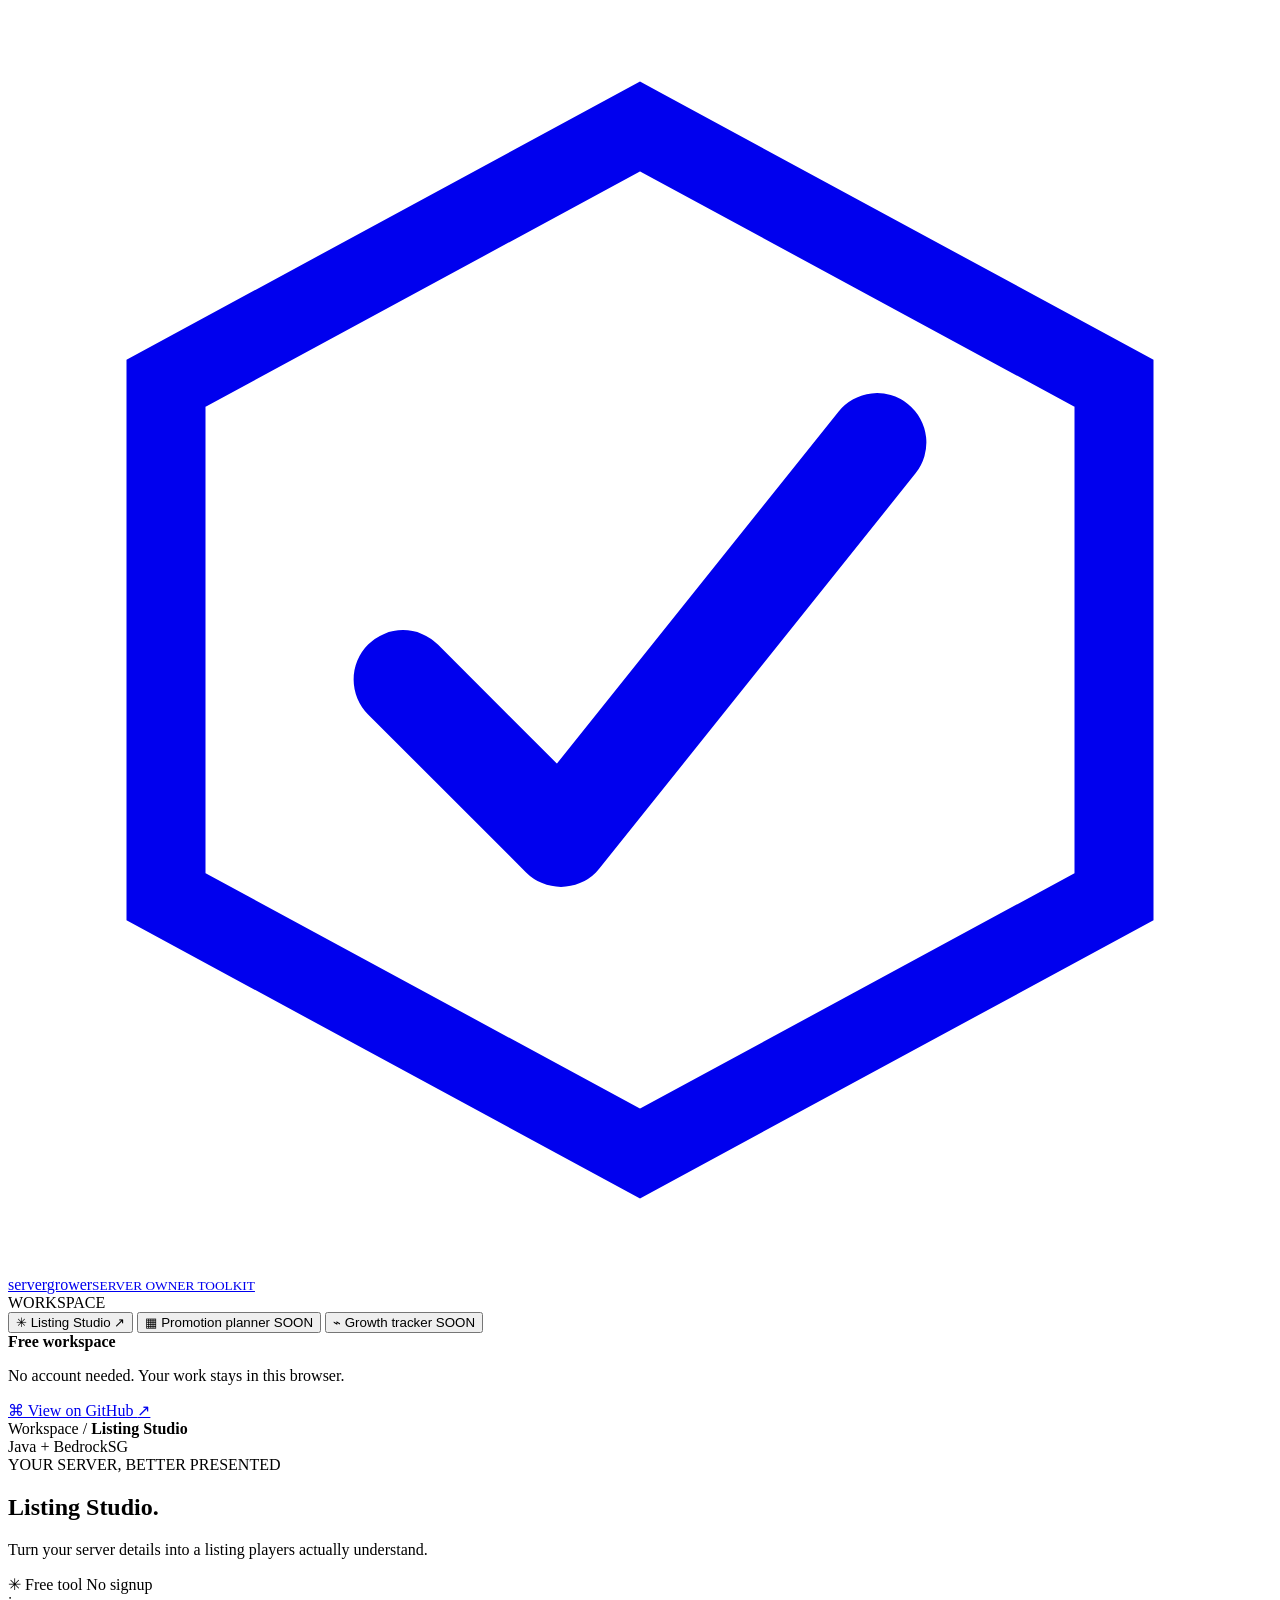
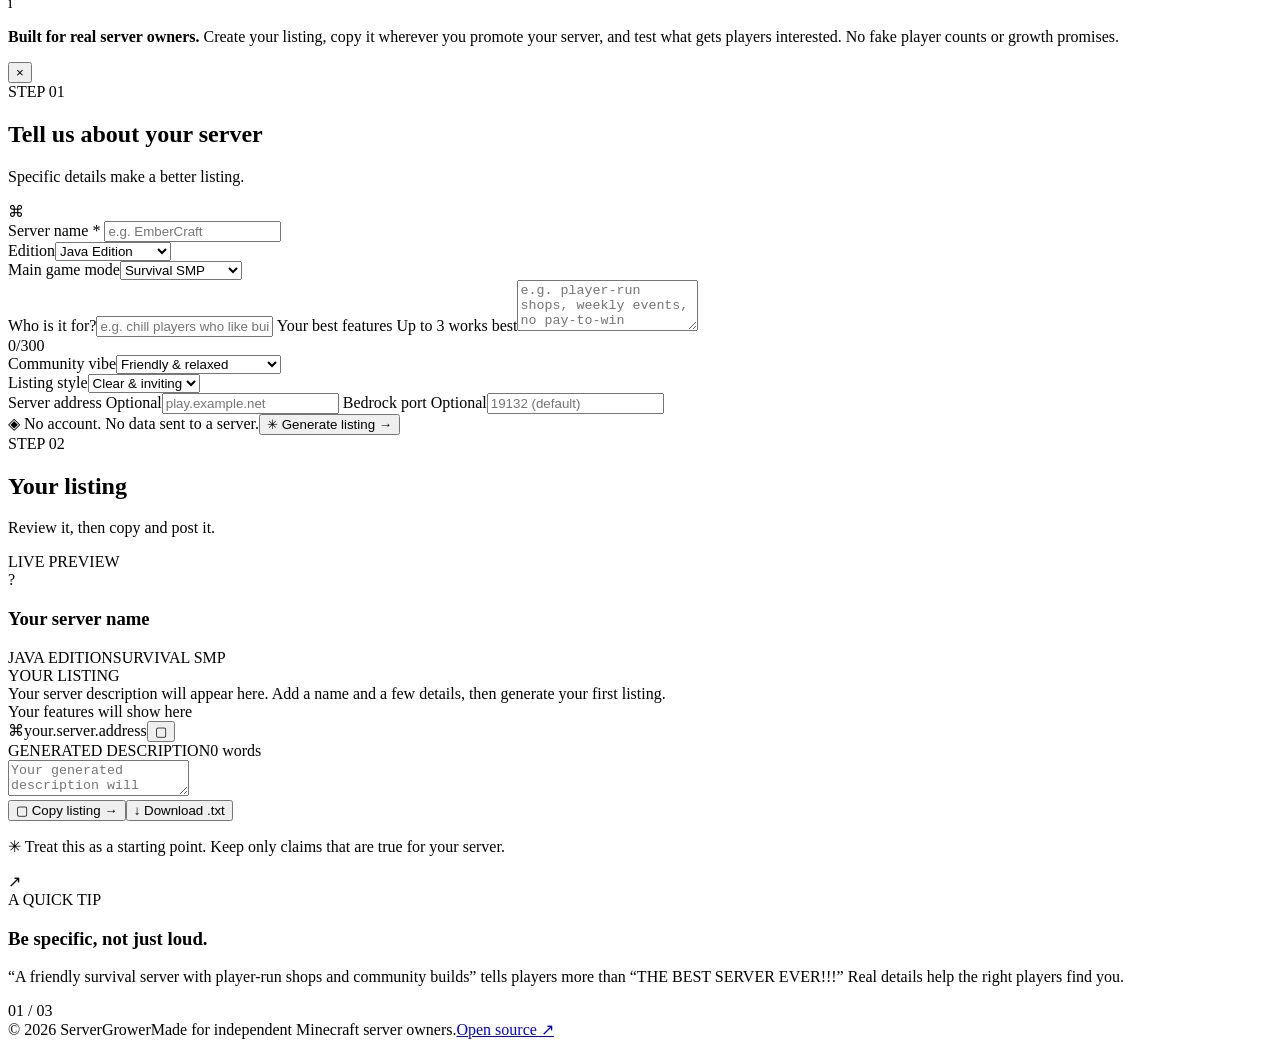
==== index.html @ 7eabf778 "Build ServerGrower Listing Studio" ====
<!doctype html>
<html lang="en">
<head>
  <meta charset="utf-8">
  <meta name="viewport" content="width=device-width, initial-scale=1">
  <meta name="theme-color" content="#0b0d12">
  <meta name="description" content="Create better Minecraft server listings in minutes. ServerGrower helps Java and Bedrock server owners write clearer, more compelling listings.">
  <title>Listing Studio — ServerGrower</title>
  <link rel="preconnect" href="https://fonts.googleapis.com">
  <link rel="preconnect" href="https://fonts.gstatic.com" crossorigin>
  <link href="https://fonts.googleapis.com/css2?family=DM+Sans:wght@400;500;600;700&family=Space+Grotesk:wght@400;500;600;700&display=swap" rel="stylesheet">
  <link rel="stylesheet" href="styles.css">
</head>
<body>
  <div class="app-shell">
    <aside class="sidebar">
      <a class="brand" href="#" aria-label="ServerGrower home">
        <span class="brand-mark"><svg viewBox="0 0 32 32" aria-hidden="true"><path d="M16 3 28 9.5v13L16 29 4 22.5v-13L16 3Z" fill="none" stroke="currentColor" stroke-width="2"/><path d="m10 17 4 4 8-10" fill="none" stroke="currentColor" stroke-width="2.5" stroke-linecap="round" stroke-linejoin="round"/></svg></span>
        <span>server<span class="brand-accent">grower</span><small>SERVER OWNER TOOLKIT</small></span>
      </a>
      <div class="side-label">WORKSPACE</div>
      <button class="nav-item active" data-view="studio"><span class="nav-icon">✳</span> Listing Studio <span class="nav-arrow">↗</span></button>
      <button class="nav-item" data-view="planner"><span class="nav-icon">▦</span> Promotion planner <span class="soon">SOON</span></button>
      <button class="nav-item" data-view="tracker"><span class="nav-icon">⌁</span> Growth tracker <span class="soon">SOON</span></button>
      <div class="sidebar-bottom">
        <div class="free-card"><span class="free-dot"></span><div><strong>Free workspace</strong><p>No account needed. Your work stays in this browser.</p></div></div>
        <a class="github-link" href="https://github.com/yazoniplay/server-grower" target="_blank" rel="noreferrer"><span>⌘</span> View on GitHub <span>↗</span></a>
      </div>
    </aside>

    <main class="main-content">
      <header class="topbar"><div class="breadcrumb">Workspace <span>/</span> <strong>Listing Studio</strong></div><div class="topbar-right"><span class="status-dot"></span> <span>Java + Bedrock</span><span class="avatar">SG</span></div></header>
      <section class="page-heading">
        <div><div class="eyebrow"><span class="eyebrow-line"></span> YOUR SERVER, BETTER PRESENTED</div><h1>Listing <span>Studio.</span></h1><p class="subtitle">Turn your server details into a listing players actually understand.</p></div>
        <div class="heading-chip"><span class="sparkle">✳</span> Free tool <span class="chip-divider"></span> No signup</div>
      </section>

      <div class="notice"><span class="notice-icon">i</span><p><strong>Built for real server owners.</strong> Create your listing, copy it wherever you promote your server, and test what gets players interested. No fake player counts or growth promises.</p><button id="dismissNotice" aria-label="Dismiss notice">×</button></div>

      <div class="workspace-grid" id="studioView">
        <section class="panel form-panel">
          <div class="panel-heading"><div><span class="step-label">STEP 01</span><h2>Tell us about your server</h2><p>Specific details make a better listing.</p></div><span class="panel-icon">⌘</span></div>
          <form id="listingForm">
            <label for="serverName">Server name <span class="required">*</span></label>
            <input id="serverName" name="serverName" maxlength="40" placeholder="e.g. EmberCraft" required value="">
            <div class="field-row"><div class="field-group"><label for="edition">Edition</label><select id="edition" name="edition"><option value="Java">Java Edition</option><option value="Bedrock">Bedrock Edition</option><option value="Java & Bedrock">Java + Bedrock</option></select></div><div class="field-group"><label for="gamemode">Main game mode</label><select id="gamemode" name="gamemode"><option>Survival SMP</option><option>Vanilla</option><option>Modded Survival</option><option>Skyblock</option><option>BedWars</option><option>Factions</option><option>Creative</option><option>Minigames</option><option>Roleplay</option><option>Other</option></select></div></div>
            <label for="audience">Who is it for?</label><input id="audience" name="audience" maxlength="100" placeholder="e.g. chill players who like building together">
            <label for="features">Your best features <span class="label-hint">Up to 3 works best</span></label><textarea id="features" name="features" rows="3" maxlength="300" placeholder="e.g. player-run shops, weekly events, no pay-to-win"></textarea><div class="char-count"><span id="featureCount">0</span>/300</div>
            <div class="field-row"><div class="field-group"><label for="community">Community vibe</label><select id="community" name="community"><option>Friendly & relaxed</option><option>Competitive</option><option>Creative & collaborative</option><option>Adventure & exploration</option><option>Fast-paced</option></select></div><div class="field-group"><label for="tone">Listing style</label><select id="tone" name="tone"><option value="balanced">Clear & inviting</option><option value="energetic">Energetic</option><option value="minimal">Minimal</option></select></div></div>
            <label for="address">Server address <span class="optional">Optional</span></label><input id="address" name="address" maxlength="100" placeholder="play.example.net">
            <label for="port">Bedrock port <span class="optional">Optional</span></label><input id="port" name="port" inputmode="numeric" maxlength="5" placeholder="19132 (default)">
            <div class="form-footer"><span class="privacy-note"><span>◈</span> No account. No data sent to a server.</span><button type="submit" class="primary-button"><span>✳</span> Generate listing <span class="button-arrow">→</span></button></div>
          </form>
        </section>

        <section class="panel output-panel">
          <div class="panel-heading output-heading"><div><span class="step-label">STEP 02</span><h2>Your listing</h2><p>Review it, then copy and post it.</p></div><span class="live-pill"><span></span> LIVE PREVIEW</span></div>
          <div class="preview-card">
            <div class="preview-top"><div class="server-avatar" id="serverAvatar">?</div><div class="preview-title"><h3 id="previewName">Your server name</h3><div class="preview-meta"><span id="previewEdition">JAVA EDITION</span><span class="meta-dot"></span><span id="previewMode">SURVIVAL SMP</span></div></div><span class="preview-status"><i></i> YOUR LISTING</span></div>
            <div class="preview-divider"></div>
            <div class="preview-description" id="previewDescription">Your server description will appear here. Add a name and a few details, then generate your first listing.</div>
            <div class="feature-tags" id="previewTags"><span class="feature-tag muted-tag">Your features will show here</span></div>
            <div class="preview-address"><span class="address-icon">⌘</span><span id="previewAddress">your.server.address</span><button id="copyAddress" type="button" title="Copy server address" aria-label="Copy server address">▢</button></div>
          </div>
          <div class="output-label"><span>GENERATED DESCRIPTION</span><span id="wordCount">0 words</span></div>
          <textarea id="outputText" class="output-text" aria-label="Generated server description" placeholder="Your generated description will appear here..." spellcheck="true"></textarea>
          <div class="output-actions"><button type="button" id="copyListing" class="primary-button"><span>▢</span> Copy listing <span class="button-arrow">→</span></button><button type="button" id="downloadListing" class="secondary-button">↓ Download .txt</button></div>
          <p class="output-footnote"><span>✳</span> Treat this as a starting point. Keep only claims that are true for your server.</p>
        </section>
      </div>

      <section class="panel lower-panel" id="tipsPanel"><div class="lower-icon">↗</div><div class="lower-copy"><span class="step-label">A QUICK TIP</span><h3>Be specific, not just loud.</h3><p>“A friendly survival server with player-run shops and community builds” tells players more than “THE BEST SERVER EVER!!!” Real details help the right players find you.</p></div><div class="tip-number">01 <span>/ 03</span></div></section>
      <footer class="footer"><span>© 2026 ServerGrower</span><span>Made for independent Minecraft server owners.</span><a href="https://github.com/yazoniplay/server-grower" target="_blank" rel="noreferrer">Open source ↗</a></footer>
    </main>
  </div>
  <div class="toast" id="toast" role="status" aria-live="polite"></div>
  <script src="script.js"></script>
</body>
</html>
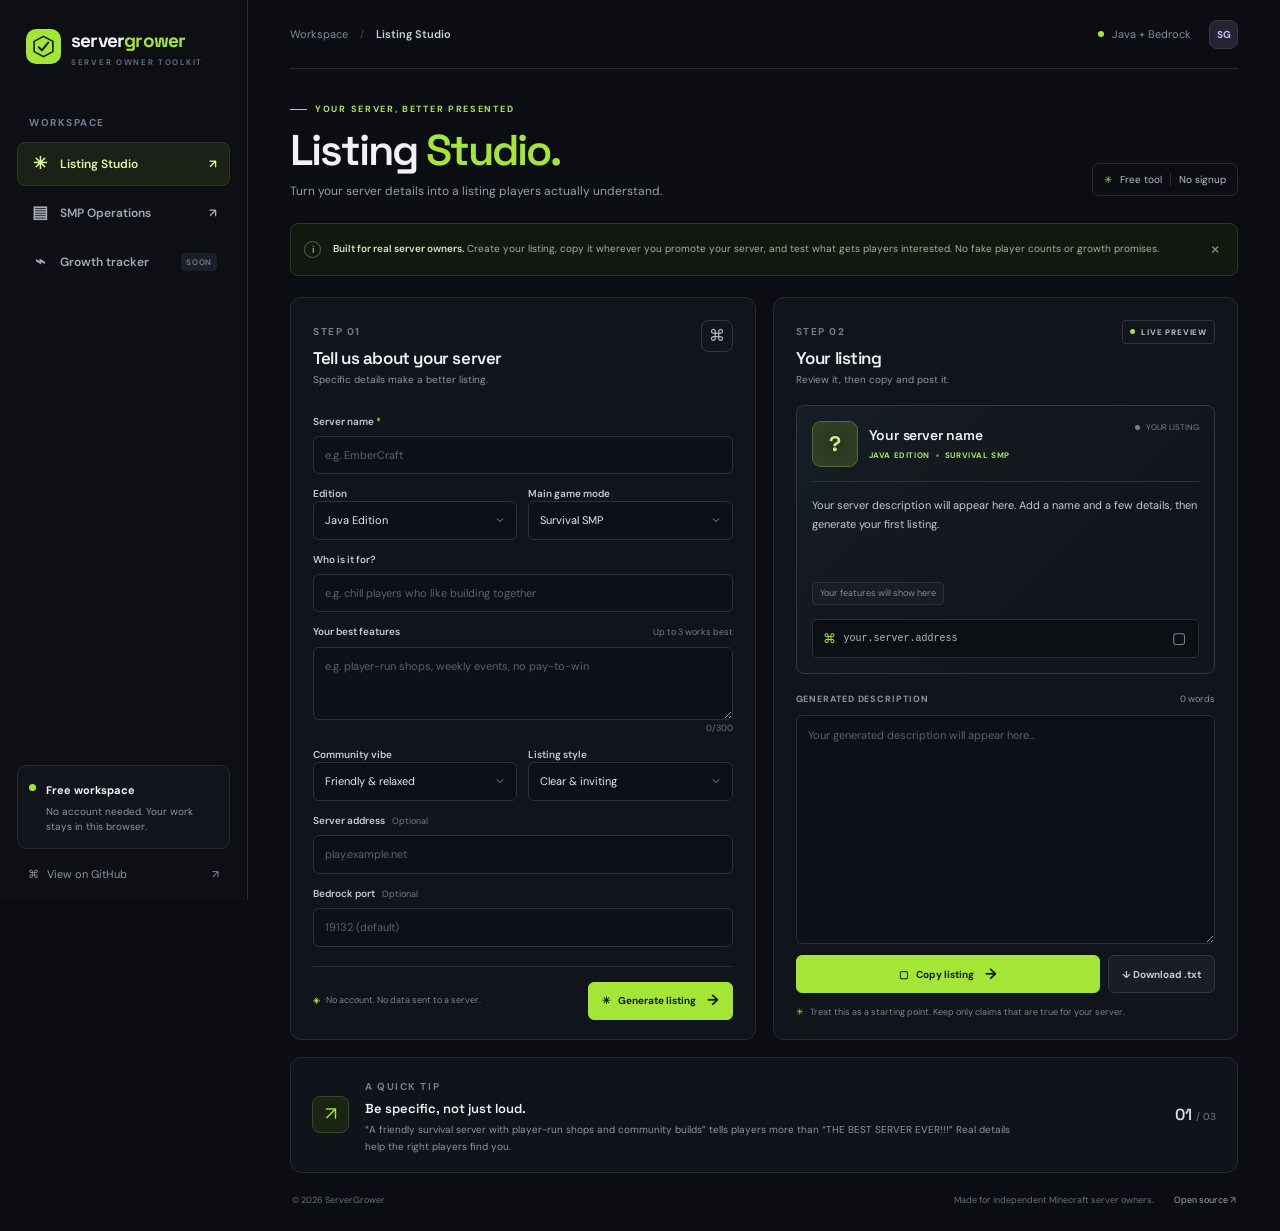
==== commit fa82f793: "Add SMP Operations to ServerGrower navigation" ====
--- a/index.html
+++ b/index.html
@@ -20,7 +20,7 @@
       </a>
       <div class="side-label">WORKSPACE</div>
       <button class="nav-item active" data-view="studio"><span class="nav-icon">✳</span> Listing Studio <span class="nav-arrow">↗</span></button>
-      <button class="nav-item" data-view="planner"><span class="nav-icon">▦</span> Promotion planner <span class="soon">SOON</span></button>
+      <a class="nav-item" href="ops.html"><span class="nav-icon">▤</span> SMP Operations <span class="nav-arrow">↗</span></a>
       <button class="nav-item" data-view="tracker"><span class="nav-icon">⌁</span> Growth tracker <span class="soon">SOON</span></button>
       <div class="sidebar-bottom">
         <div class="free-card"><span class="free-dot"></span><div><strong>Free workspace</strong><p>No account needed. Your work stays in this browser.</p></div></div>
--- a/styles.css
+++ b/styles.css
@@ -0,0 +1,7 @@
+@import url('https://fonts.googleapis.com/css2?family=DM+Sans:wght@400;500;600;700&family=Space+Grotesk:wght@400;500;600;700&display=swap');
+:root{color-scheme:dark;--bg:#0b0d12;--panel:#11141b;--panel-2:#151923;--line:#252a35;--text:#f0f2f7;--muted:#8d95a7;--accent:#a3e635;--accent-dark:#19270b;--purple:#a99aff;--font:'DM Sans',sans-serif;--display:'Space Grotesk',sans-serif}
+*{box-sizing:border-box}html{scroll-behavior:smooth}body{margin:0;background:var(--bg);color:var(--text);font-family:var(--font);font-size:14px;line-height:1.5}button,input,textarea,select{font:inherit}button{cursor:pointer}button:focus-visible,input:focus-visible,textarea:focus-visible,select:focus-visible,a:focus-visible{outline:2px solid var(--accent);outline-offset:3px}a{color:inherit;text-decoration:none}.app-shell{min-height:100vh;display:grid;grid-template-columns:248px minmax(0,1fr)}.sidebar{position:sticky;top:0;height:100vh;border-right:1px solid var(--line);padding:27px 17px 18px;display:flex;flex-direction:column;background:#0d0f15}.brand{display:flex;align-items:center;gap:10px;padding:0 9px;margin-bottom:48px;font-family:var(--display);font-weight:700;font-size:19px;letter-spacing:-.8px}.brand-mark{width:35px;height:35px;background:var(--accent);color:#11180a;border-radius:10px;display:grid;place-items:center;flex-shrink:0}.brand-mark svg{width:25px}.brand-accent{color:var(--accent)}.brand small{display:block;font:600 8px var(--font);letter-spacing:1.7px;color:#697183;margin-top:1px}.side-label,.step-label{font-size:10px;letter-spacing:1.55px;color:#747d90;font-weight:700}.side-label{padding:0 12px;margin-bottom:12px}.nav-item{height:44px;display:flex;align-items:center;gap:11px;padding:0 12px;border:1px solid transparent;background:transparent;color:#a2a9b8;text-align:left;border-radius:8px;margin-bottom:5px;width:100%;font-size:12px;font-weight:600}.nav-item.active{background:#1b2116;color:#d9f99d;border-color:#303c21}.nav-icon{font-size:17px;width:19px;text-align:center}.nav-arrow{margin-left:auto}.soon{margin-left:auto;font-size:8px;letter-spacing:.7px;color:#737b8b;background:#1b1f29;border-radius:4px;padding:3px 5px}.sidebar-bottom{margin-top:auto}.free-card{display:flex;gap:10px;padding:13px 11px;border:1px solid var(--line);border-radius:9px;background:#11141a}.free-dot,.status-dot{display:inline-block;width:7px;height:7px;background:var(--accent);border-radius:50%;flex-shrink:0;margin-top:5px}.free-card strong{font-size:11px}.free-card p{font-size:10px;line-height:1.55;color:var(--muted);margin:4px 0 0}.github-link{display:flex;align-items:center;gap:8px;padding:17px 11px 0;color:#8c94a4;font-size:11px}.github-link span:last-child{margin-left:auto}.main-content{max-width:1580px;width:100%;margin:0 auto;padding:0 42px 24px;min-width:0}.topbar{height:69px;display:flex;align-items:center;justify-content:space-between;border-bottom:1px solid var(--line);color:#81899a;font-size:11px}.breadcrumb span{padding:0 9px;color:#444b5a}.breadcrumb strong{font-weight:600;color:#cbd0da}.topbar-right{display:flex;align-items:center;gap:8px}.topbar-right .status-dot{margin:0;width:6px;height:6px}.avatar{display:grid;place-items:center;margin-left:10px;width:29px;height:29px;background:#242331;border:1px solid #37334c;border-radius:8px;color:#c8bfff;font-size:10px;font-weight:700}.page-heading{display:flex;justify-content:space-between;align-items:flex-end;gap:20px;padding:34px 0 23px}.eyebrow{display:flex;align-items:center;gap:8px;color:#a5e65b;font-size:9px;font-weight:700;letter-spacing:1.7px}.eyebrow-line{width:17px;height:1px;background:var(--accent)}h1,h2,h3,p{margin-top:0}h1{font:600 clamp(33px,4vw,43px)/1.13 var(--display);letter-spacing:-2px;margin:10px 0 7px}h1 span{color:var(--accent)}.subtitle{color:#969eae;font-size:12px;margin:0}.heading-chip{border:1px solid var(--line);border-radius:7px;padding:8px 11px;display:flex;align-items:center;gap:8px;color:#b5bdcb;font-size:10px;white-space:nowrap;margin-bottom:4px}.sparkle{color:var(--accent)}.chip-divider{height:13px;width:1px;background:var(--line)}.notice{display:flex;align-items:center;gap:12px;padding:11px 13px;background:#12180f;border:1px solid #2a3820;border-radius:8px;margin-bottom:21px;color:#a6b19a}.notice-icon{border:1px solid #566a3c;border-radius:50%;width:17px;height:17px;display:grid;place-items:center;font-size:10px;flex-shrink:0;color:#c2ed8c}.notice p{font-size:10px;margin:0;flex:1;line-height:1.6}.notice strong{color:#d4e7bf;font-weight:600}.notice button{border:0;background:none;color:#829071;font-size:19px;padding:0 4px}.workspace-grid{display:grid;grid-template-columns:minmax(0,1fr) minmax(0,1fr);gap:17px;align-items:stretch}.panel{border:1px solid var(--line);background:var(--panel);border-radius:11px;min-width:0}.form-panel,.output-panel{padding:22px 22px 19px}.panel-heading{display:flex;justify-content:space-between;gap:10px;align-items:flex-start;margin-bottom:22px}.panel-heading h2{font:600 17px var(--display);letter-spacing:-.4px;margin:6px 0 3px}.panel-heading p{font-size:10px;color:var(--muted);margin:0}.panel-icon{width:32px;height:32px;border-radius:8px;border:1px solid #303643;color:#b3bdcf;display:grid;place-items:center;font-size:16px}.form-panel form{display:flex;flex-direction:column;gap:7px}label{font-size:10px;font-weight:600;color:#c5cad5;display:block;margin-top:5px}.required{color:var(--accent)}.optional,.label-hint{color:#717b8e;font-weight:400;font-size:9px}.optional{margin-left:5px}.label-hint{float:right;margin-top:2px}input,textarea,select{width:100%;border:1px solid #2a303c;border-radius:6px;background:#0d1016;color:#e5e9f2;font-size:11px;padding:10px 11px;transition:border-color .15s,background .15s}input::placeholder,textarea::placeholder{color:#586174}input:focus,textarea:focus,select:focus{border-color:#708f3a;outline:none;background:#10150d}select{appearance:none;background-image:url("data:image/svg+xml,%3Csvg xmlns='http://www.w3.org/2000/svg' width='12' height='12' viewBox='0 0 24 24' fill='none' stroke='%238a93a5' stroke-width='2'%3E%3Cpath d='m6 9 6 6 6-6'/%3E%3C/svg%3E");background-repeat:no-repeat;background-position:right 10px center;padding-right:28px}textarea{resize:vertical;min-height:72px;line-height:1.55}.field-row{display:grid;grid-template-columns:1fr 1fr;gap:11px}.field-group{min-width:0}.field-group select{min-width:0}.char-count{text-align:right;color:#677184;font-size:9px;margin-top:-5px}.form-footer{display:flex;align-items:center;justify-content:space-between;gap:10px;margin-top:12px;padding-top:15px;border-top:1px solid var(--line)}.privacy-note{font-size:9px;color:#788194;white-space:nowrap}.privacy-note span{color:var(--accent);margin-right:4px}.primary-button,.secondary-button{min-height:38px;border-radius:6px;padding:0 13px;display:inline-flex;align-items:center;justify-content:center;gap:8px;font-size:10px;font-weight:700;transition:transform .15s,background .15s,border-color .15s}.primary-button{border:1px solid var(--accent);background:var(--accent);color:#141b0d}.primary-button:hover{background:#b6f45a;transform:translateY(-1px)}.button-arrow{font-size:15px;margin-left:3px}.secondary-button{background:#191d26;color:#c6cbd6;border:1px solid #303643}.secondary-button:hover{border-color:#5a6374;background:#202530}.live-pill{font-size:8px;font-weight:700;letter-spacing:.8px;color:#b8c0ce;border:1px solid #303541;padding:5px 7px;border-radius:4px;white-space:nowrap}.live-pill span{display:inline-block;width:5px;height:5px;background:var(--accent);border-radius:50%;margin:0 4px 1px 0}.output-panel{display:flex;flex-direction:column}.output-heading{margin-bottom:18px}.preview-card{border:1px solid #303642;border-radius:8px;padding:15px;background:linear-gradient(135deg,#171d24,#11151c 65%);margin-bottom:19px}.preview-top{display:flex;align-items:center;gap:11px}.server-avatar{width:46px;height:46px;display:grid;place-items:center;border-radius:9px;flex-shrink:0;background:#2d3822;border:1px solid #53693a;color:#c4f28d;font:700 21px var(--display);box-shadow:inset 0 0 20px #a3e63512}.preview-title{min-width:0;flex:1}.preview-title h3{font:600 14px var(--display);letter-spacing:-.2px;margin:0 0 5px;overflow-wrap:anywhere}.preview-meta{display:flex;align-items:center;gap:6px;color:#a6e95a;font-size:8px;letter-spacing:.6px;font-weight:700}.meta-dot{height:3px;width:3px;border-radius:50%;background:#687184}.preview-status{font-size:8px;color:#798294;white-space:nowrap;align-self:flex-start}.preview-status i{display:inline-block;width:5px;height:5px;background:#778092;border-radius:50%;margin-right:4px;vertical-align:middle}.preview-divider{height:1px;background:#2a303b;margin:14px 0}.preview-description{font-size:11px;line-height:1.8;color:#c2c8d4;min-height:74px;white-space:pre-wrap;overflow-wrap:anywhere}.feature-tags{display:flex;gap:6px;flex-wrap:wrap;margin:12px 0 14px}.feature-tag{padding:4px 7px;border:1px solid #303b2a;background:#1b2416;border-radius:4px;font-size:9px;color:#c5e8a3}.muted-tag{border-color:#2b303b;background:#191d25;color:#7f899a}.preview-address{display:flex;align-items:center;gap:8px;padding:9px 10px;background:#0c0f14;border:1px solid #282e39;border-radius:5px;color:#aeb7c7;font:10px ui-monospace,SFMono-Regular,Consolas,monospace;min-width:0}.preview-address span:nth-child(2){overflow-wrap:anywhere;flex:1}.address-icon{color:#a3e635;font-size:13px}.preview-address button{border:0;background:none;color:#8e98aa;font-size:15px;padding:0 2px}.output-label{display:flex;justify-content:space-between;color:#8b94a5;font-size:9px;font-weight:700;letter-spacing:.9px;margin-bottom:8px}.output-label span:last-child{font-weight:400;letter-spacing:0}.output-text{flex:1;min-height:175px;background:#0d1016;border-color:#292f3b;color:#d6dbe5;line-height:1.8;font-size:11px}.output-actions{display:flex;gap:8px;margin-top:11px}.output-actions .primary-button{flex:1}.output-footnote{display:flex;gap:6px;color:#798395;font-size:9px;line-height:1.6;margin:12px 0 0}.output-footnote span{color:var(--accent)}.lower-panel{display:flex;align-items:center;gap:16px;padding:17px 21px;margin-top:17px;background:#101319}.lower-icon{width:37px;height:37px;display:grid;place-items:center;border-radius:8px;background:#1a2414;border:1px solid #344726;color:var(--accent);font-size:19px;flex-shrink:0}.lower-copy{flex:1}.lower-copy h3{font:600 13px var(--display);margin:4px 0}.lower-copy p{color:#8c95a6;font-size:10px;margin:0;max-width:650px;line-height:1.7}.tip-number{font:600 16px var(--display);color:#d5dbe6;white-space:nowrap}.tip-number span{font:10px var(--font);color:#70798a}.footer{display:flex;align-items:center;gap:20px;color:#666f80;font-size:9px;padding:21px 2px 0}.footer span:nth-child(2){margin-left:auto}.footer a{color:#9da6b6}.toast{position:fixed;bottom:24px;left:50%;transform:translate(-50%,20px);padding:11px 16px;background:#e3f7c5;color:#18220e;border-radius:7px;box-shadow:0 8px 35px #0006;font-size:12px;font-weight:700;opacity:0;pointer-events:none;transition:all .2s;z-index:10}.toast.show{opacity:1;transform:translate(-50%,0)}.toast.error{background:#3b1d20;color:#ffd6d8}
+@media(min-width:1500px){.main-content{padding-left:55px;padding-right:55px}.workspace-grid{gap:22px}.form-panel,.output-panel{padding:26px}.preview-card{padding:18px}}
+@media(max-width:1100px){.app-shell{grid-template-columns:210px minmax(0,1fr)}.main-content{padding:0 24px 22px}.sidebar{padding-left:12px;padding-right:12px}.form-panel,.output-panel{padding:17px}.privacy-note{white-space:normal}.heading-chip{display:none}}
+@media(max-width:820px){.app-shell{grid-template-columns:1fr}.sidebar{position:static;height:auto;padding:13px 17px;border-right:0;border-bottom:1px solid var(--line);display:flex;flex-direction:row;align-items:center;gap:10px;overflow:auto}.brand{margin:0 auto 0 0;padding:0;flex-shrink:0}.brand-mark{width:31px;height:31px}.brand{font-size:16px}.brand small{font-size:7px}.side-label,.sidebar-bottom{display:none}.nav-item{width:auto;flex-shrink:0;margin:0;padding:0 10px;height:36px;font-size:10px}.nav-icon{font-size:14px}.soon,.nav-arrow{display:none}.main-content{padding:0 20px 20px}.topbar{height:54px}.page-heading{padding-top:28px}.workspace-grid{grid-template-columns:1fr}.form-panel,.output-panel{padding:21px}.preview-description{min-height:40px}.output-text{min-height:150px}}
+@media(max-width:520px){.sidebar{gap:6px;padding:11px 12px}.brand{gap:7px}.brand-mark{width:29px;height:29px}.brand small{letter-spacing:1px}.brand{font-size:14px}.nav-item{font-size:0;gap:0;padding:0;width:35px;justify-content:center}.nav-icon{font-size:16px}.main-content{padding:0 13px 18px}.topbar-right{font-size:9px}.page-heading{padding:25px 0 18px}.eyebrow{font-size:8px;letter-spacing:1.2px}h1{font-size:35px}.subtitle{font-size:11px}.notice{align-items:flex-start;padding:10px;gap:8px}.notice p{font-size:9px}.form-panel,.output-panel{padding:15px}.panel-heading h2{font-size:16px}.field-row{gap:8px}.form-footer{align-items:stretch;flex-direction:column}.privacy-note{order:2}.form-footer .primary-button{width:100%}.preview-status{display:none}.preview-card{padding:12px}.output-actions{flex-direction:column}.output-actions button{width:100%}.lower-panel{padding:14px;gap:11px}.lower-icon{width:31px;height:31px}.lower-copy p{font-size:9px}.tip-number{font-size:13px}.footer{gap:8px;flex-wrap:wrap;font-size:8px}.footer span:nth-child(2){margin-left:0}.footer a{margin-left:auto}}
